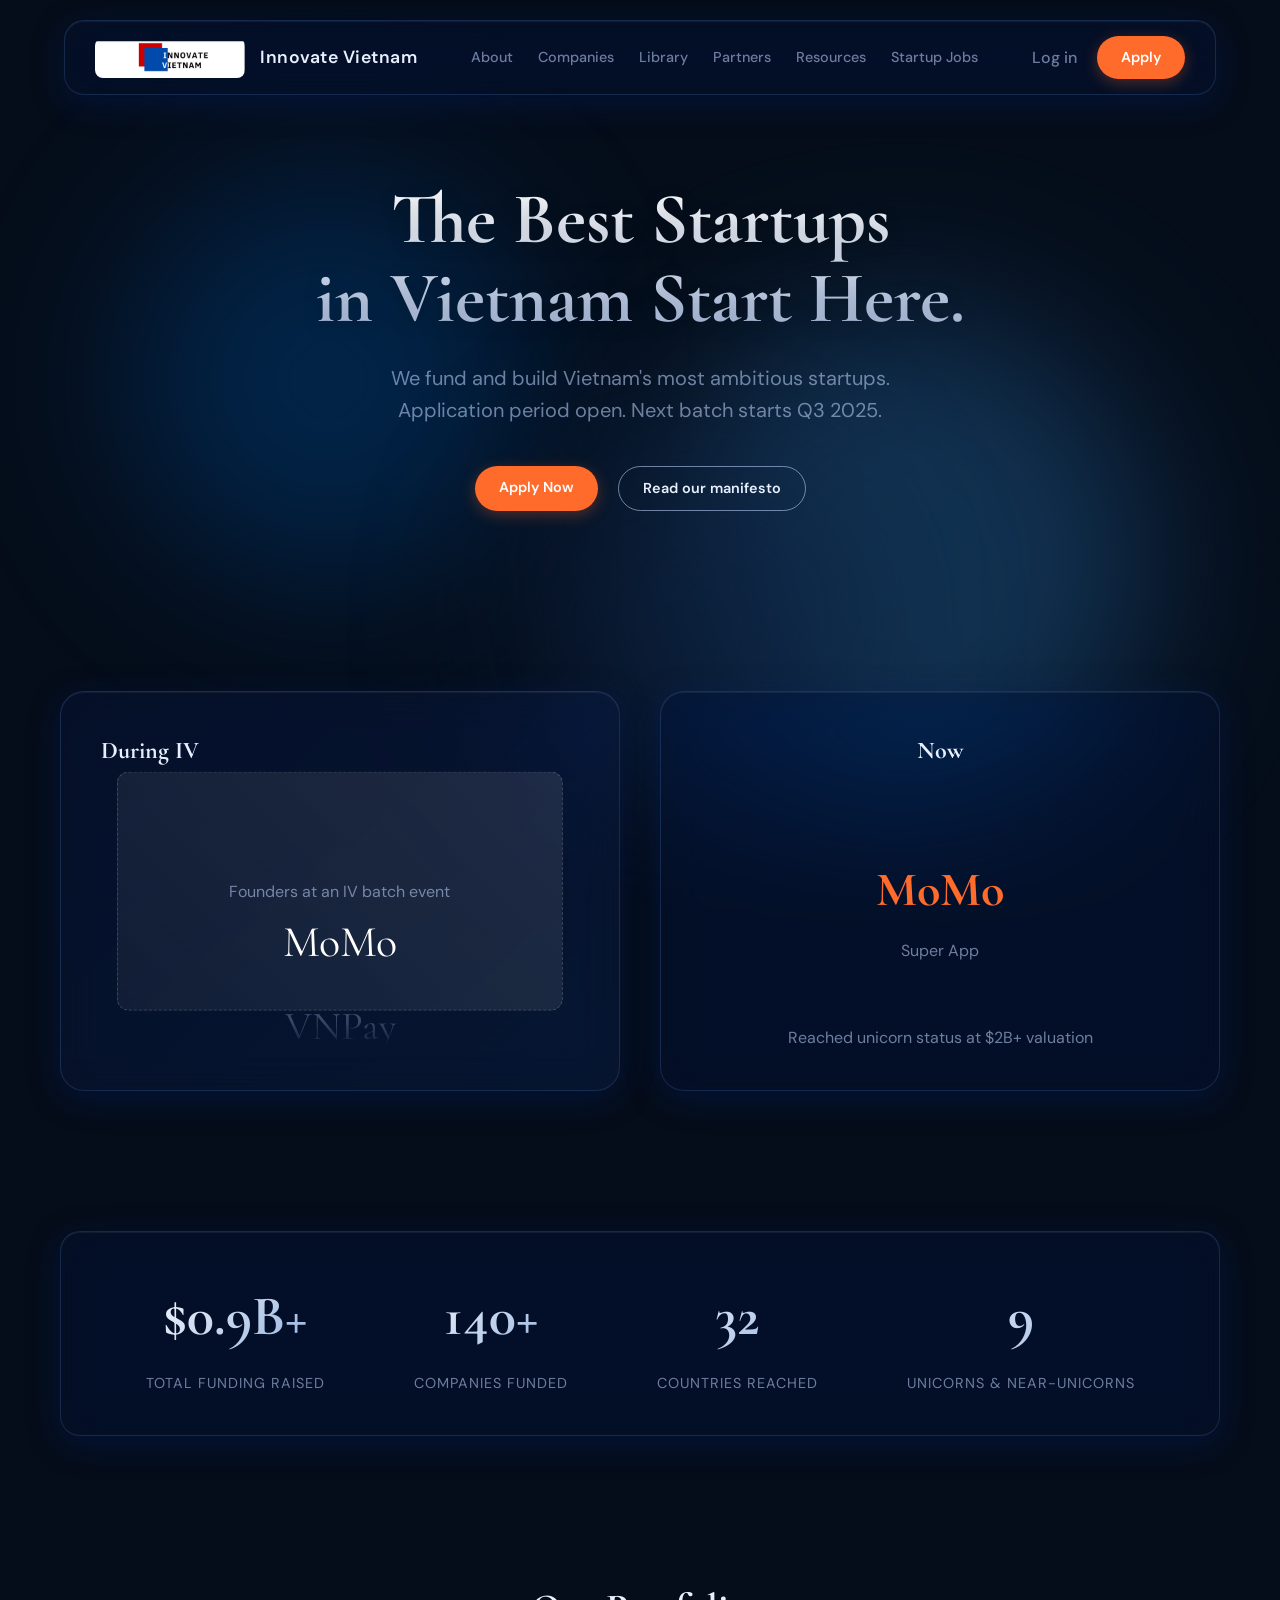
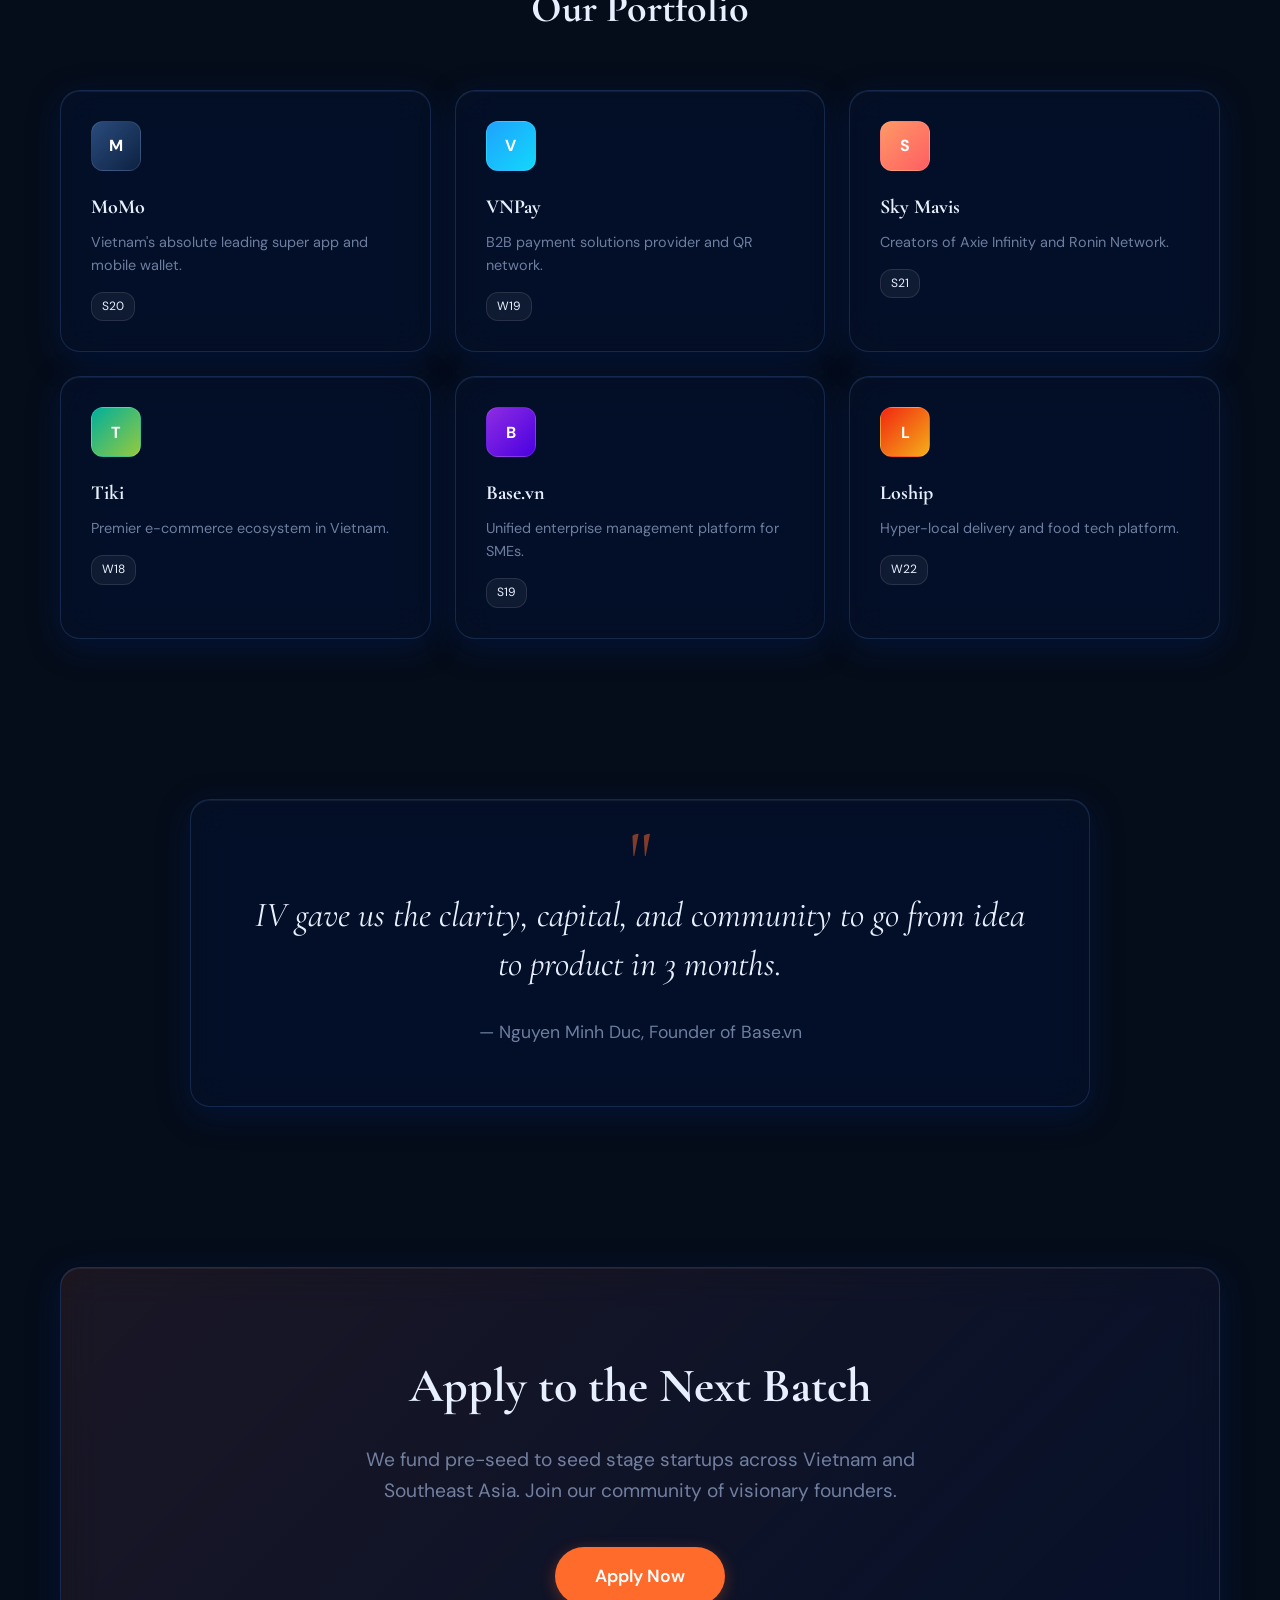
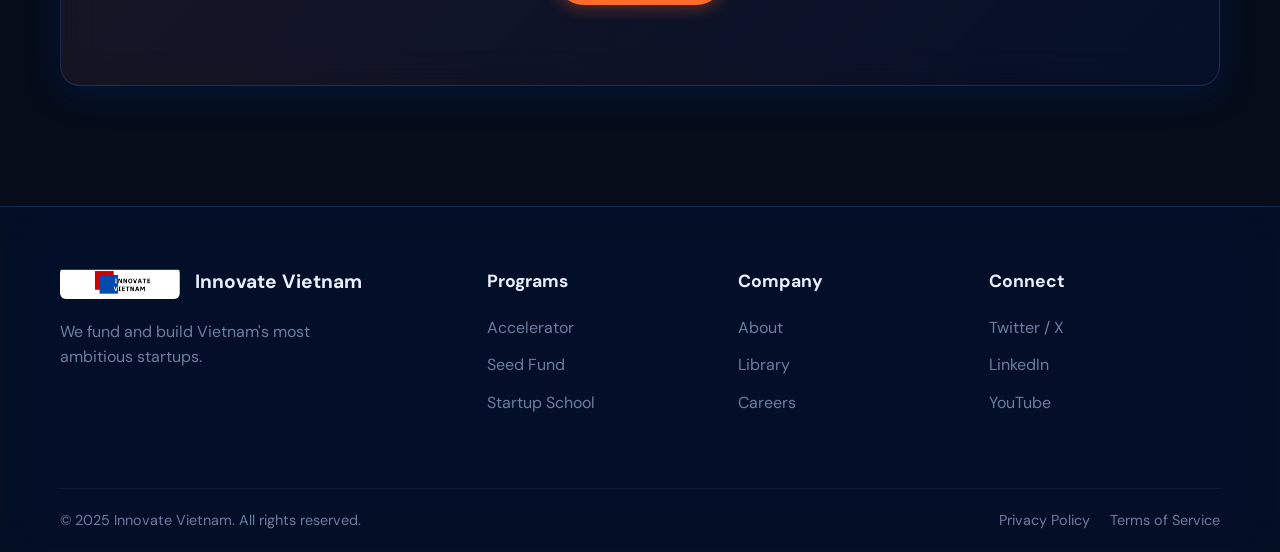
==== index.html @ 8ea6ccde "Initial commit: Modularized Innovate Vietnam landing pages" ====
<!DOCTYPE html>
<html lang="en">
<head>
    <meta charset="UTF-8">
    <meta name="viewport" content="width=device-width, initial-scale=1.0">
    <title>Innovate Vietnam</title>
    <link href="https://fonts.googleapis.com/css2?family=Cormorant+Garamond:ital,wght@0,400;0,600;0,700;1,600&family=DM+Sans:wght@400;500;700&display=swap" rel="stylesheet">
    <link rel="stylesheet" href="css/global.css">
    <link rel="stylesheet" href="css/home.css">
</head>
<body>

    <!-- Animated Blob Background -->
    <div class="aurora-bg">
        <div class="blob blob-1"></div>
        <div class="blob blob-2"></div>
        <div class="blob blob-3"></div>
    </div>

    <!-- Navigation -->
    <nav class="glass-panel" id="navbar">
        <div class="nav-left">
            <a href="index.html" style="display: flex; align-items: center; gap: 15px;">
                <img src="logo/logo.png" alt="Innovate Vietnam Logo" style="height: 40px; border-radius: 8px;">
                <div class="brand-name">Innovate Vietnam</div>
            </a>
        </div>
        <div class="nav-links">
            <a href="about.html">About</a>
            <a href="companies.html">Companies</a>
            <a href="library.html">Library</a>
            <a href="partners.html">Partners</a>
            <a href="resources.html">Resources</a>
            <a href="jobs.html">Startup Jobs</a>
        </div>
        <div class="nav-right">
            <a href="#" style="color: var(--text-secondary); font-weight: 500;">Log in</a>
            <a href="apply.html" class="btn btn-primary">Apply</a>
        </div>
    </nav>

    <div class="container">
        <!-- Hero Section -->
        <header class="hero">
            <h1 class="fade-up">The Best Startups<br>in Vietnam Start Here.</h1>
            <p class="fade-up delay-1">We fund and build Vietnam's most ambitious startups.<br>Application period open. Next batch starts Q3 2025.</p>
            <div class="hero-cta fade-up delay-2">
                <a href="#" class="btn btn-primary">Apply Now</a>
                <a href="#" class="btn btn-ghost">Read our manifesto</a>
            </div>
        </header>

        <!-- Split Section -->
        <section class="split-section">
            <div class="split-card glass-panel during-card fade-up">
                <h3 class="split-title">During IV</h3>
                
                <div class="during-placeholder">
                    <span>Founders at an IV batch event</span>
                </div>

                <div class="split-caption">
                    <div style="display: flex; gap: 20px; align-items: center;">
                        <div class="company-roller">
                            <div class="roller-inner" id="companyRoller">
                                <div class="roller-item">MoMo</div>
                                <div class="roller-item">VNPay</div>
                                <div class="roller-item active">Sky Mavis</div>
                                <div class="roller-item">Tiki</div>
                                <div class="roller-item">VNLIFE</div>
                                <div class="roller-item">Loship</div>
                                <div class="roller-item">KiotViet</div>
                                <!-- Duplicate for infinite effect -->
                                <div class="roller-item">MoMo</div>
                                <div class="roller-item">VNPay</div>
                                <div class="roller-item">Sky Mavis</div>
                            </div>
                        </div>
                    </div>
                </div>
            </div>

            <div class="split-card glass-panel now-card fade-up delay-1">
                <div style="width: 100%; height: 100%; display: flex; flex-direction: column; justify-content: space-between;">
                    <h3 class="split-title">Now</h3>
                    <div class="now-showcase">
                        <h3>MoMo</h3>
                        <p style="color: var(--text-secondary);">Super App</p>
                    </div>
                    <p class="split-caption">Reached unicorn status at $2B+ valuation</p>
                </div>
            </div>
        </section>

        <!-- Stats Strip -->
        <section class="stats-strip glass-panel fade-up">
            <div class="stat-item">
                <h4 data-target="1.2" data-prefix="$" data-suffix="B+">$0</h4>
                <p>Total funding raised</p>
            </div>
            <div class="stat-item">
                <h4 data-target="180" data-suffix="+">0</h4>
                <p>Companies funded</p>
            </div>
            <div class="stat-item">
                <h4 data-target="42">0</h4>
                <p>Countries reached</p>
            </div>
            <div class="stat-item">
                <h4 data-target="12">0</h4>
                <p>Unicorns & Near-unicorns</p>
            </div>
        </section>

        <!-- Companies Grid -->
        <section class="companies-section">
            <h2 class="section-header fade-up">Our Portfolio</h2>
            <div class="companies-grid">
                <!-- Card 1 -->
                <div class="company-card glass-panel fade-up">
                    <div class="card-content">
                        <div class="company-logo-ph">M</div>
                        <h4 class="company-name">MoMo</h4>
                        <p class="company-desc">Vietnam's absolute leading super app and mobile wallet.</p>
                        <span class="batch-tag">S20</span>
                    </div>
                </div>
                <!-- Card 2 -->
                <div class="company-card glass-panel fade-up delay-1">
                    <div class="card-content">
                        <div class="company-logo-ph" style="background: linear-gradient(135deg, #1fa2ff, #12d8fa);">V</div>
                        <h4 class="company-name">VNPay</h4>
                        <p class="company-desc">B2B payment solutions provider and QR network.</p>
                        <span class="batch-tag">W19</span>
                    </div>
                </div>
                <!-- Card 3 -->
                <div class="company-card glass-panel fade-up delay-2">
                    <div class="card-content">
                        <div class="company-logo-ph" style="background: linear-gradient(135deg, #ff9966, #ff5e62);">S</div>
                        <h4 class="company-name">Sky Mavis</h4>
                        <p class="company-desc">Creators of Axie Infinity and Ronin Network.</p>
                        <span class="batch-tag">S21</span>
                    </div>
                </div>
                <!-- Card 4 -->
                <div class="company-card glass-panel fade-up">
                    <div class="card-content">
                        <div class="company-logo-ph" style="background: linear-gradient(135deg, #00b09b, #96c93d);">T</div>
                        <h4 class="company-name">Tiki</h4>
                        <p class="company-desc">Premier e-commerce ecosystem in Vietnam.</p>
                        <span class="batch-tag">W18</span>
                    </div>
                </div>
                <!-- Card 5 -->
                <div class="company-card glass-panel fade-up delay-1">
                    <div class="card-content">
                        <div class="company-logo-ph" style="background: linear-gradient(135deg, #8E2DE2, #4A00E0);">B</div>
                        <h4 class="company-name">Base.vn</h4>
                        <p class="company-desc">Unified enterprise management platform for SMEs.</p>
                        <span class="batch-tag">S19</span>
                    </div>
                </div>
                <!-- Card 6 -->
                <div class="company-card glass-panel fade-up delay-2">
                    <div class="card-content">
                        <div class="company-logo-ph" style="background: linear-gradient(135deg, #f12711, #f5af19);">L</div>
                        <h4 class="company-name">Loship</h4>
                        <p class="company-desc">Hyper-local delivery and food tech platform.</p>
                        <span class="batch-tag">W22</span>
                    </div>
                </div>
            </div>
        </section>

        <!-- Testimonial -->
        <section class="testimonial">
            <div class="testimonial-card glass-panel fade-up">
                <div class="quote-mark">"</div>
                <div class="quote-text">IV gave us the clarity, capital, and community to go from idea to product in 3 months.</div>
                <div class="quote-author">— Nguyen Minh Duc, Founder of Base.vn</div>
            </div>
        </section>

        <!-- CTA Section -->
        <section class="cta-section glass-panel fade-up">
            <h2>Apply to the Next Batch</h2>
            <p>We fund pre-seed to seed stage startups across Vietnam and Southeast Asia. Join our community of visionary founders.</p>
            <a href="#" class="btn btn-primary" style="padding: 15px 40px; font-size: 1.1rem;">Apply Now</a>
        </section>

    </div>

    <!-- Footer -->
    <footer class="glass-panel" style="border-radius: 0; box-shadow: none; border-left: none; border-right: none; border-bottom: none;">
        <div class="container">
            <div class="footer-grid">
                <div class="footer-brand">
                    <div class="logo-wrap">
                        <img src="logo/logo.png" alt="Innovate Vietnam Logo" style="height: 32px; border-radius: 6px;">
                        <h4 style="font-family: var(--font-body); font-size: 1.2rem;">Innovate Vietnam</h4>
                    </div>
                    <p>We fund and build Vietnam's most ambitious startups.</p>
                </div>
                <div class="footer-links">
                    <div class="link-group">
                        <h5>Programs</h5>
                        <ul>
                            <li><a href="#">Accelerator</a></li>
                            <li><a href="#">Seed Fund</a></li>
                            <li><a href="#">Startup School</a></li>
                        </ul>
                    </div>
                    <div class="link-group">
                        <h5>Company</h5>
                        <ul>
                            <li><a href="#">About</a></li>
                            <li><a href="#">Library</a></li>
                            <li><a href="#">Careers</a></li>
                        </ul>
                    </div>
                    <div class="link-group">
                        <h5>Connect</h5>
                        <ul>
                            <li><a href="#">Twitter / X</a></li>
                            <li><a href="#">LinkedIn</a></li>
                            <li><a href="#">YouTube</a></li>
                        </ul>
                    </div>
                </div>
            </div>
            <div class="footer-bottom">
                <div>© 2025 Innovate Vietnam. All rights reserved.</div>
                <div style="display: flex; gap: 20px;">
                    <a href="#">Privacy Policy</a>
                    <a href="#">Terms of Service</a>
                </div>
            </div>
        </div>
    </footer>

    <script src="js/global.js"></script>
    <script src="js/home.js"></script>
</body>
</html>
---- css/global.css ----
@import url('https://fonts.googleapis.com/css2?family=Cormorant+Garamond:ital,wght@0,400;0,600;0,700;1,600&family=DM+Sans:wght@400;500;700&display=swap');

:root {
    /* Color Palette */
    --bg-dark: #050d1a;
    --glass-bg: rgba(8, 18, 45, 0.45);
    --glass-border: rgba(100, 160, 255, 0.18);
    --glass-shadow: 0 8px 32px rgba(0, 30, 100, 0.4), inset 0 1px 0 rgba(255,255,255,0.06);
    --accent-orange: #FF6B2B;
    --text-primary: #E8F0FF;
    --text-secondary: rgba(180, 200, 240, 0.6);
    
    /* Typography */
    --font-display: 'Cormorant Garamond', serif;
    --font-body: 'DM Sans', sans-serif;
    
    /* Values */
    --glass-blur: blur(20px) saturate(180%);
    --radius-md: 20px;
    --radius-lg: 24px;
}

* {
    margin: 0;
    padding: 0;
    box-sizing: border-box;
}

body {
    font-family: var(--font-body);
    background-color: var(--bg-dark);
    color: var(--text-primary);
    overflow-x: hidden;
    line-height: 1.6;
}

a {
    color: inherit;
    text-decoration: none;
}

h1, h2, h3, h4 {
    font-family: var(--font-display);
    font-weight: 700;
}

/* Animated Aurora Background */
.aurora-bg {
    position: fixed;
    top: 0; left: 0; width: 100%; height: 100%;
    z-index: -1;
    overflow: hidden;
    background: var(--bg-dark);
}

.blob {
    position: absolute;
    border-radius: 50%;
    filter: blur(80px);
    opacity: 0.6;
    animation: float 25s infinite ease-in-out;
}

.blob-1 {
    width: 400px; height: 400px;
    background: #003366;
    top: 20%; left: 10%;
    animation-delay: 0s;
}

.blob-2 {
    width: 500px; height: 500px;
    background: #1a4a76;
    bottom: 10%; right: 10%;
    animation-delay: -5s;
}

.blob-3 {
    width: 350px; height: 350px;
    background: #0b1d3a;
    top: 50%; left: 40%;
    animation-delay: -10s;
}

@keyframes float {
    0% { transform: translate(0, 0) scale(1); }
    33% { transform: translate(50px, -50px) scale(1.1); }
    66% { transform: translate(-30px, 40px) scale(0.9); }
    100% { transform: translate(0, 0) scale(1); }
}

.glass-panel {
    background: var(--glass-bg);
    backdrop-filter: var(--glass-blur);
    -webkit-backdrop-filter: var(--glass-blur);
    border: 1px solid var(--glass-border);
    box-shadow: var(--glass-shadow);
    border-radius: var(--radius-md);
}

/* Navbar */
nav {
    position: fixed;
    top: 20px;
    left: 50%;
    transform: translateX(-50%);
    width: 90%;
    max-width: 1200px;
    z-index: 100;
    display: flex;
    justify-content: space-between;
    align-items: center;
    padding: 15px 30px;
    border-radius: 50px;
    transition: all 0.3s ease;
}

nav.scrolled {
    backdrop-filter: blur(30px) saturate(200%);
    background: rgba(5, 13, 26, 0.7);
    top: 10px;
    width: 95%;
}

.nav-left {
    display: flex;
    align-items: center;
    gap: 15px;
}

/* Fallback logo style if they use text instead of image eventually */
.logo {
    width: 40px; height: 40px;
    background: var(--accent-orange);
    display: flex;
    align-items: center;
    justify-content: center;
    font-weight: 700;
    color: white;
    border-radius: 8px;
    font-size: 20px;
}

.brand-name {
    font-weight: 600;
    font-size: 1.1rem;
    letter-spacing: 0.5px;
}

.nav-links {
    display: flex;
    gap: 25px;
    font-size: 0.9rem;
    font-weight: 500;
    color: var(--text-secondary);
}

.nav-links a:hover,
.nav-links a.active {
    color: var(--accent-orange); /* Highlighted navigation link */
}

.nav-right {
    display: flex;
    align-items: center;
    gap: 20px;
}

.btn {
    padding: 10px 24px;
    border-radius: 30px;
    font-weight: 600;
    font-size: 0.9rem;
    cursor: pointer;
    transition: all 0.3s ease;
    display: inline-block;
}

.btn-primary {
    background: var(--accent-orange);
    color: white;
    border: none;
    box-shadow: 0 4px 15px rgba(255, 107, 43, 0.3);
}

.btn-primary:hover {
    transform: translateY(-2px);
    box-shadow: 0 6px 20px rgba(255, 107, 43, 0.4);
}

.btn-ghost {
    background: transparent;
    border: 1px solid var(--text-secondary);
    color: var(--text-primary);
}

.btn-ghost:hover {
    background: rgba(255,255,255,0.1);
}

/* Container */
.container {
    max-width: 1200px;
    margin: 0 auto;
    padding: 0 20px;
}

/* Footer */
footer {
    padding: 60px 0 20px;
    border-top: 1px solid var(--glass-border);
    margin-top: 60px;
}

.footer-grid {
    display: grid;
    grid-template-columns: 1fr 2fr;
    gap: 60px;
    margin-bottom: 60px;
}

.footer-brand .logo-wrap {
    display: flex;
    align-items: center;
    gap: 15px;
    margin-bottom: 20px;
}

.footer-brand p {
    color: var(--text-secondary);
    max-width: 280px;
}

.footer-links {
    display: grid;
    grid-template-columns: repeat(3, 1fr);
    gap: 20px;
}

.link-group h5 {
    font-size: 1.1rem;
    margin-bottom: 20px;
}

.link-group ul {
    list-style: none;
}

.link-group li {
    margin-bottom: 12px;
}

.link-group a {
    color: var(--text-secondary);
    transition: color 0.3s;
}

.link-group a:hover {
    color: var(--text-primary);
}

.footer-bottom {
    display: flex;
    justify-content: space-between;
    align-items: center;
    padding-top: 20px;
    border-top: 1px solid rgba(255,255,255,0.05);
    color: var(--text-secondary);
    font-size: 0.9rem;
}

/* Animations Framework */
.fade-up {
    opacity: 0;
    transform: translateY(30px);
    transition: opacity 0.8s ease, transform 0.8s cubic-bezier(0.2, 0.8, 0.2, 1);
}

.fade-up.visible {
    opacity: 1;
    transform: translateY(0);
}

.delay-1 { transition-delay: 0.1s; }
.delay-2 { transition-delay: 0.2s; }
.delay-3 { transition-delay: 0.3s; }

/* Global Media Queries */
@media (max-width: 768px) {
    .nav-links { display: none; }
    .footer-grid { grid-template-columns: 1fr; }
    .footer-links { grid-template-columns: 1fr 1fr; }
}
---- css/home.css ----
/* Hero container */
.hero {
    padding-top: 180px;
    padding-bottom: 100px;
    text-align: center;
}

.hero h1 {
    font-size: 4.5rem;
    line-height: 1.1;
    margin-bottom: 24px;
    background: linear-gradient(180deg, #FFFFFF 0%, #A0B3D6 100%);
    -webkit-background-clip: text;
    background-clip: text;
    -webkit-text-fill-color: transparent;
    text-shadow: 0 4px 20px rgba(0,0,0,0.2);
}

.hero p {
    font-size: 1.25rem;
    color: var(--text-secondary);
    margin-bottom: 40px;
    margin-left: auto;
    margin-right: auto;
    max-width: 600px;
}

.hero-cta {
    display: flex;
    justify-content: center;
    gap: 20px;
}

/* Split Section */
.split-section {
    padding: 80px 0;
    display: grid;
    grid-template-columns: 1fr 1fr;
    gap: 40px;
}

.split-card {
    padding: 40px;
    height: 400px;
    border-radius: var(--radius-lg);
    display: flex;
    flex-direction: column;
    justify-content: space-between;
    position: relative;
    overflow: hidden;
}

.split-title {
    font-size: 1.5rem;
    margin-bottom: 20px;
    z-index: 2;
}

.split-caption {
    font-size: 1rem;
    color: var(--text-secondary);
    z-index: 2;
}

.during-card {
    background: linear-gradient(135deg, rgba(8,18,45,0.6) 0%, rgba(20,40,80,0.3) 100%);
}

.during-placeholder {
    position: absolute;
    top: 50%; left: 50%;
    transform: translate(-50%, -50%);
    width: 80%; height: 60%;
    background: linear-gradient(45deg, rgba(255,255,255,0.05), rgba(255,255,255,0.1));
    border-radius: 12px;
    display: flex;
    align-items: center;
    justify-content: center;
    border: 1px dashed rgba(255,255,255,0.2);
    color: var(--text-secondary);
    z-index: 1;
}

.now-card {
    display: flex;
    align-items: center;
    justify-content: space-between;
    text-align: center;
}

.company-roller {
    height: 150px;
    overflow: hidden;
    position: relative;
    width: 100%;
    margin: auto 0;
    mask-image: linear-gradient(to bottom, transparent, black 20%, black 80%, transparent);
    -webkit-mask-image: linear-gradient(to bottom, transparent, black 20%, black 80%, transparent);
}

.roller-inner {
    display: flex;
    flex-direction: column;
    align-items: center;
    animation: roll 15s linear infinite;
}

.roller-item {
    font-family: var(--font-display);
    font-size: 2.5rem;
    color: var(--text-secondary);
    opacity: 0.5;
    padding: 10px 0;
    transition: all 0.3s;
}

.roller-item.active {
    color: white;
    opacity: 1;
    transform: scale(1.1);
}

@keyframes roll {
    0% { transform: translateY(0); }
    100% { transform: translateY(-300px); }
}

.now-showcase {
    text-align: center;
}

.now-showcase h3 {
    font-size: 3rem;
    color: var(--accent-orange);
    margin-bottom: 10px;
}

/* Stats Strip */
.stats-strip {
    margin: 60px 0;
    padding: 40px;
    display: flex;
    justify-content: space-around;
    text-align: center;
}

.stat-item h4 {
    font-size: 3.5rem;
    margin-bottom: 10px;
    background: linear-gradient(135deg, #fff 0%, #88aadd 100%);
    -webkit-background-clip: text;
    background-clip: text;
    -webkit-text-fill-color: transparent;
}

.stat-item p {
    color: var(--text-secondary);
    font-size: 0.9rem;
    text-transform: uppercase;
    letter-spacing: 1px;
}

/* Companies Grid */
.companies-section {
    padding: 80px 0;
}

.section-header {
    text-align: center;
    font-size: 2.5rem;
    margin-bottom: 50px;
}

.companies-grid {
    display: grid;
    grid-template-columns: repeat(auto-fill, minmax(280px, 1fr));
    gap: 24px;
}

.company-card {
    padding: 30px;
    transition: all 0.3s ease;
    cursor: pointer;
    position: relative;
    overflow: hidden;
}

.company-card::before {
    content: '';
    position: absolute;
    top: 50%; left: 50%;
    width: 0; height: 0;
    background: rgba(100, 160, 255, 0.4);
    border-radius: 50%;
    transform: translate(-50%, -50%);
    filter: blur(40px);
    opacity: 0;
    transition: all 0.5s ease;
    z-index: 0;
}

.company-card:hover {
    transform: scale(1.02);
    border-color: rgba(100, 160, 255, 0.4);
}

.company-card:hover::before {
    width: 150px; height: 150px;
    opacity: 1;
}

.card-content {
    position: relative;
    z-index: 1;
}

.company-logo-ph {
    width: 50px; height: 50px;
    border-radius: 12px;
    background: linear-gradient(135deg, #2a4b7c, #0d2242);
    margin-bottom: 20px;
    display: flex;
    align-items: center;
    justify-content: center;
    font-weight: bold;
    color: white;
    border: 1px solid rgba(255,255,255,0.1);
}

.company-name {
    font-size: 1.25rem;
    margin-bottom: 8px;
}

.company-desc {
    color: var(--text-secondary);
    font-size: 0.9rem;
    margin-bottom: 15px;
}

.batch-tag {
    display: inline-block;
    padding: 4px 10px;
    border-radius: 12px;
    background: rgba(255,255,255,0.05);
    font-size: 0.75rem;
    color: var(--text-primary);
    border: 1px solid rgba(255,255,255,0.1);
}

/* Testimonial */
.testimonial {
    padding: 80px 0;
}

.testimonial-card {
    padding: 60px;
    text-align: center;
    max-width: 900px;
    margin: 0 auto;
}

.quote-mark {
    font-family: var(--font-display);
    font-size: 5rem;
    color: var(--accent-orange);
    opacity: 0.5;
    line-height: 0;
    margin-bottom: 30px;
}

.quote-text {
    font-family: var(--font-display);
    font-size: 2.2rem;
    font-style: italic;
    line-height: 1.4;
    margin-bottom: 30px;
}

.quote-author {
    color: var(--text-secondary);
    font-size: 1.1rem;
}

/* CTA Section */
.cta-section {
    margin: 80px 0 120px;
    padding: 80px 40px;
    text-align: center;
    background: linear-gradient(135deg, rgba(255, 107, 43, 0.1) 0%, rgba(8, 18, 45, 0.6) 100%);
}

.cta-section h2 {
    font-size: 3rem;
    margin-bottom: 20px;
}

.cta-section p {
    color: var(--text-secondary);
    font-size: 1.2rem;
    margin-bottom: 40px;
    max-width: 600px;
    margin-left: auto;
    margin-right: auto;
}

@media (max-width: 768px) {
    .split-section { grid-template-columns: 1fr; }
    .hero h1 { font-size: 3rem; }
    .stats-strip { flex-direction: column; gap: 40px; }
}
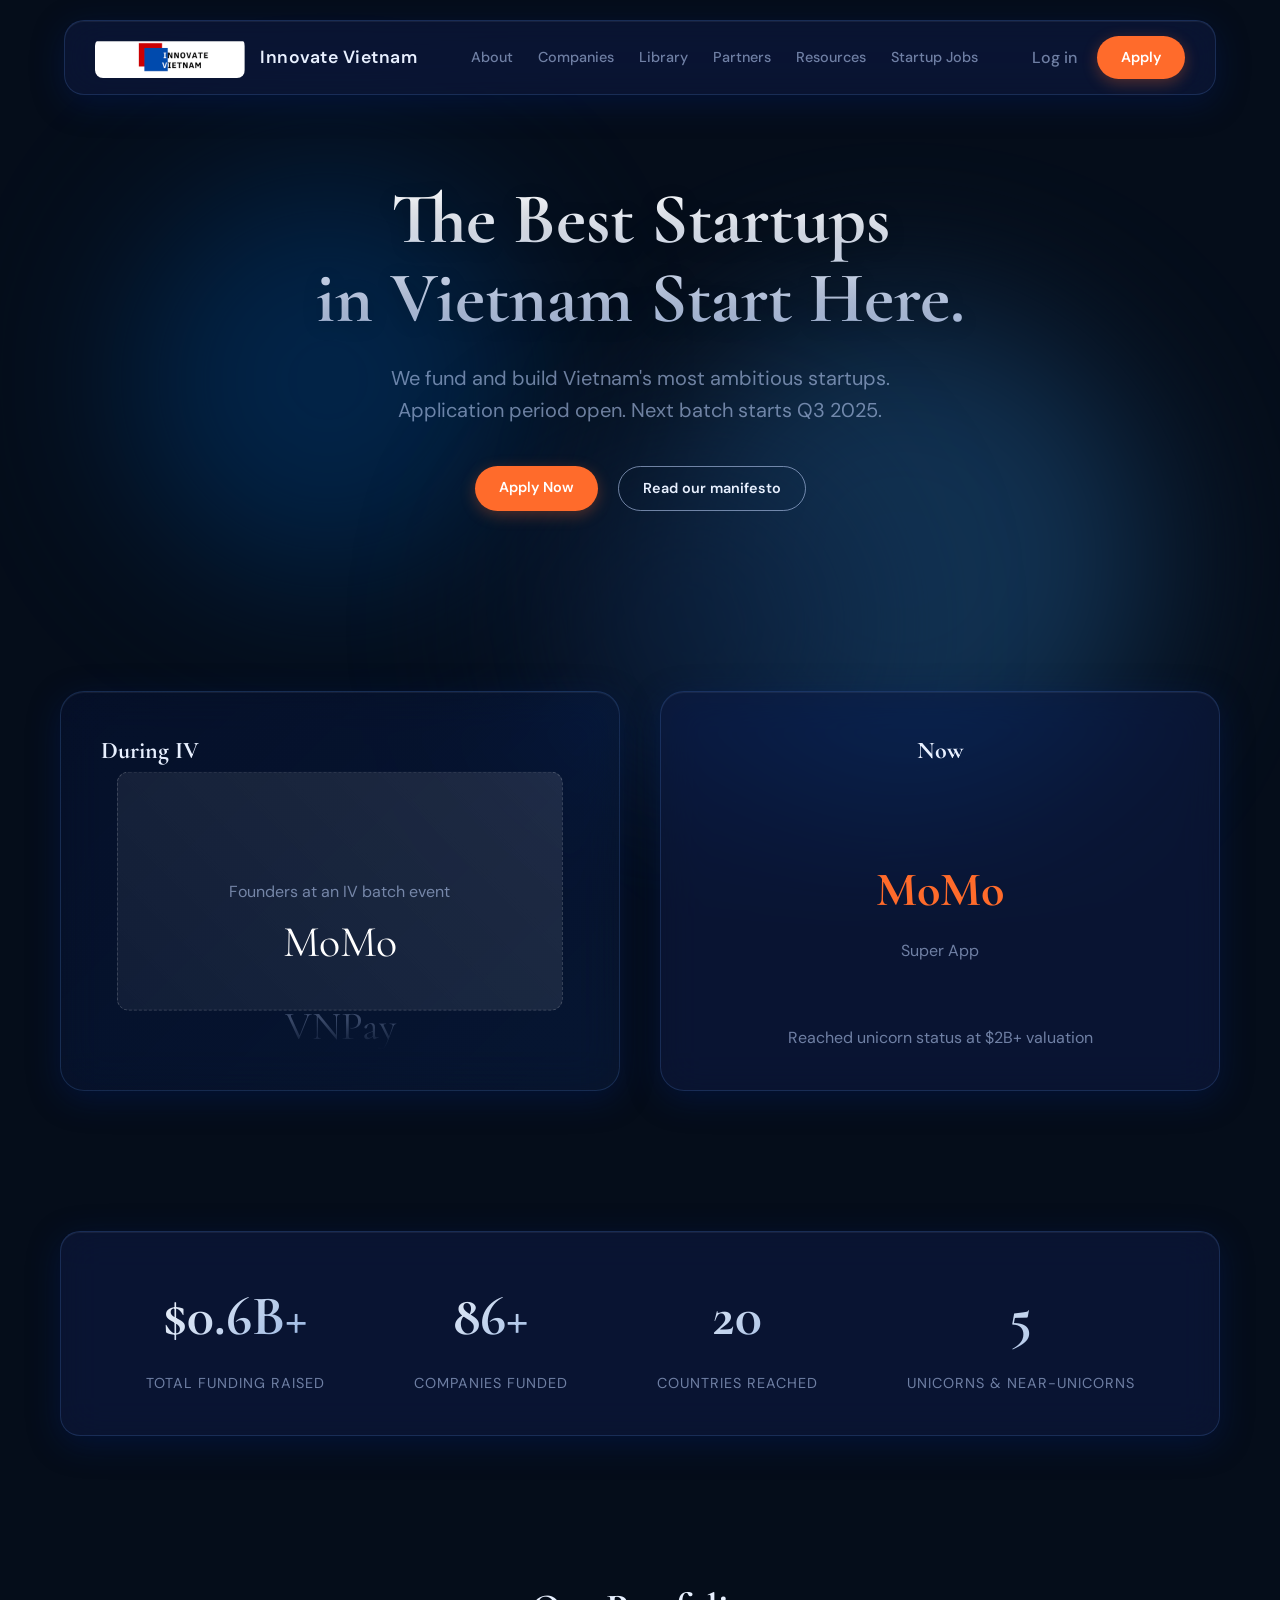
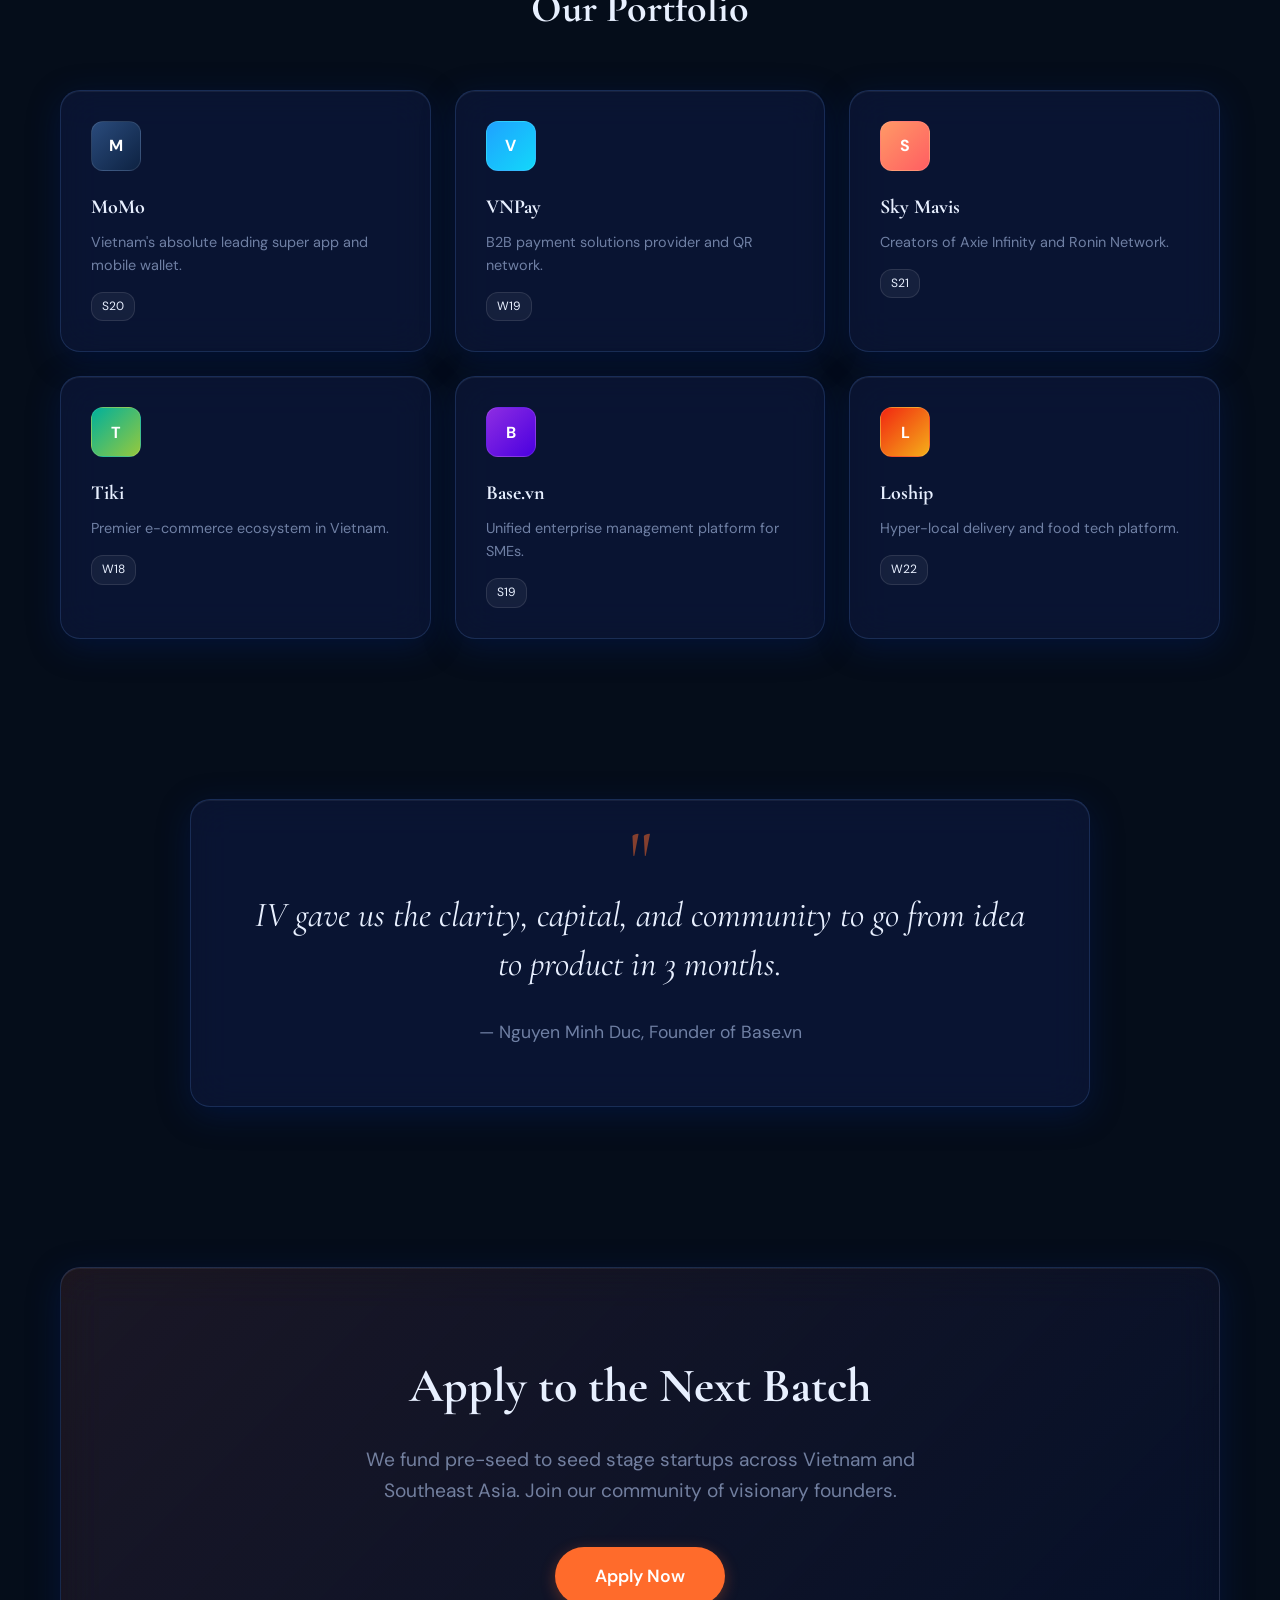
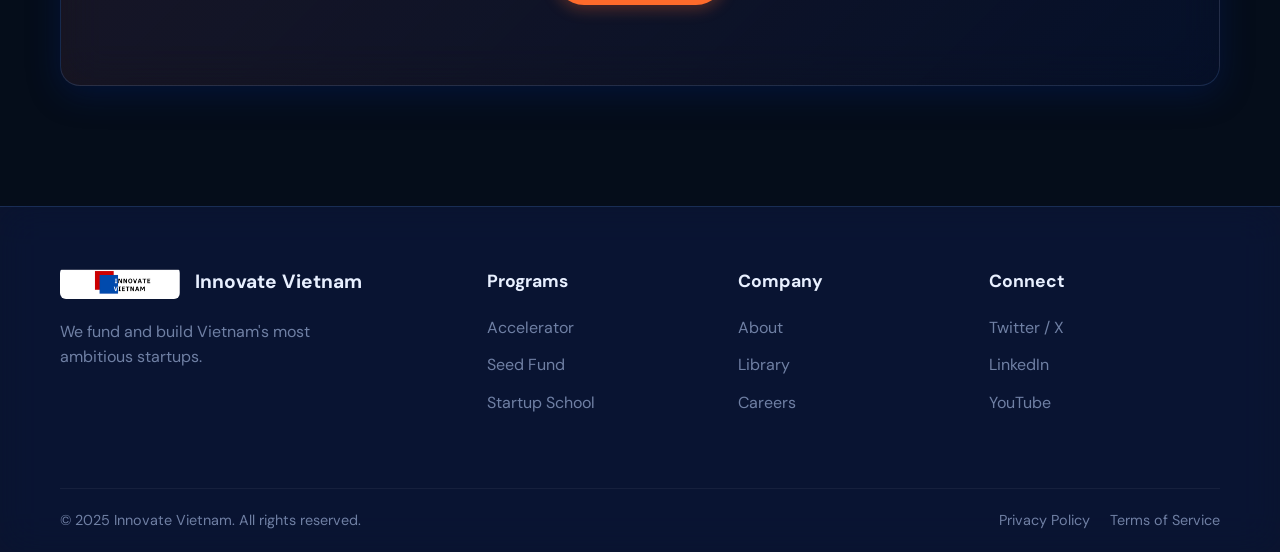
==== commit 4648305a: "Add Vercel Analytics script to all pages and install package" ====
--- a/index.html
+++ b/index.html
@@ -7,6 +7,11 @@
     <link href="https://fonts.googleapis.com/css2?family=Cormorant+Garamond:ital,wght@0,400;0,600;0,700;1,600&family=DM+Sans:wght@400;500;700&display=swap" rel="stylesheet">
     <link rel="stylesheet" href="css/global.css">
     <link rel="stylesheet" href="css/home.css">
+    <!-- Vercel Analytics -->
+    <script>
+      window.va = window.va || function () { (window.vaq = window.vaq || []).push(arguments); };
+    </script>
+    <script defer src="/_vercel/insights/script.js"></script>
 </head>
 <body>
 
--- a/css/global.css
+++ b/css/global.css
@@ -3,7 +3,7 @@
 :root {
     /* Color Palette */
     --bg-dark: #050d1a;
-    --glass-bg: rgba(8, 18, 45, 0.45);
+    --glass-bg: rgba(15, 25, 60, 0.6);
     --glass-border: rgba(100, 160, 255, 0.18);
     --glass-shadow: 0 8px 32px rgba(0, 30, 100, 0.4), inset 0 1px 0 rgba(255,255,255,0.06);
     --accent-orange: #FF6B2B;
@@ -44,6 +44,30 @@
     font-weight: 700;
 }
 
+/* Page Hero */
+.page-hero {
+    padding-top: 180px;
+    padding-bottom: 60px;
+    text-align: center;
+}
+
+.page-hero h1 {
+    font-size: 4rem;
+    line-height: 1.1;
+    margin-bottom: 20px;
+    background: linear-gradient(180deg, #FFFFFF 0%, #A0B3D6 100%);
+    -webkit-background-clip: text;
+    background-clip: text;
+    -webkit-text-fill-color: transparent;
+}
+
+.page-hero p {
+    font-size: 1.25rem;
+    color: var(--text-secondary);
+    max-width: 600px;
+    margin: 0 auto;
+}
+
 /* Animated Aurora Background */
 .aurora-bg {
     position: fixed;
